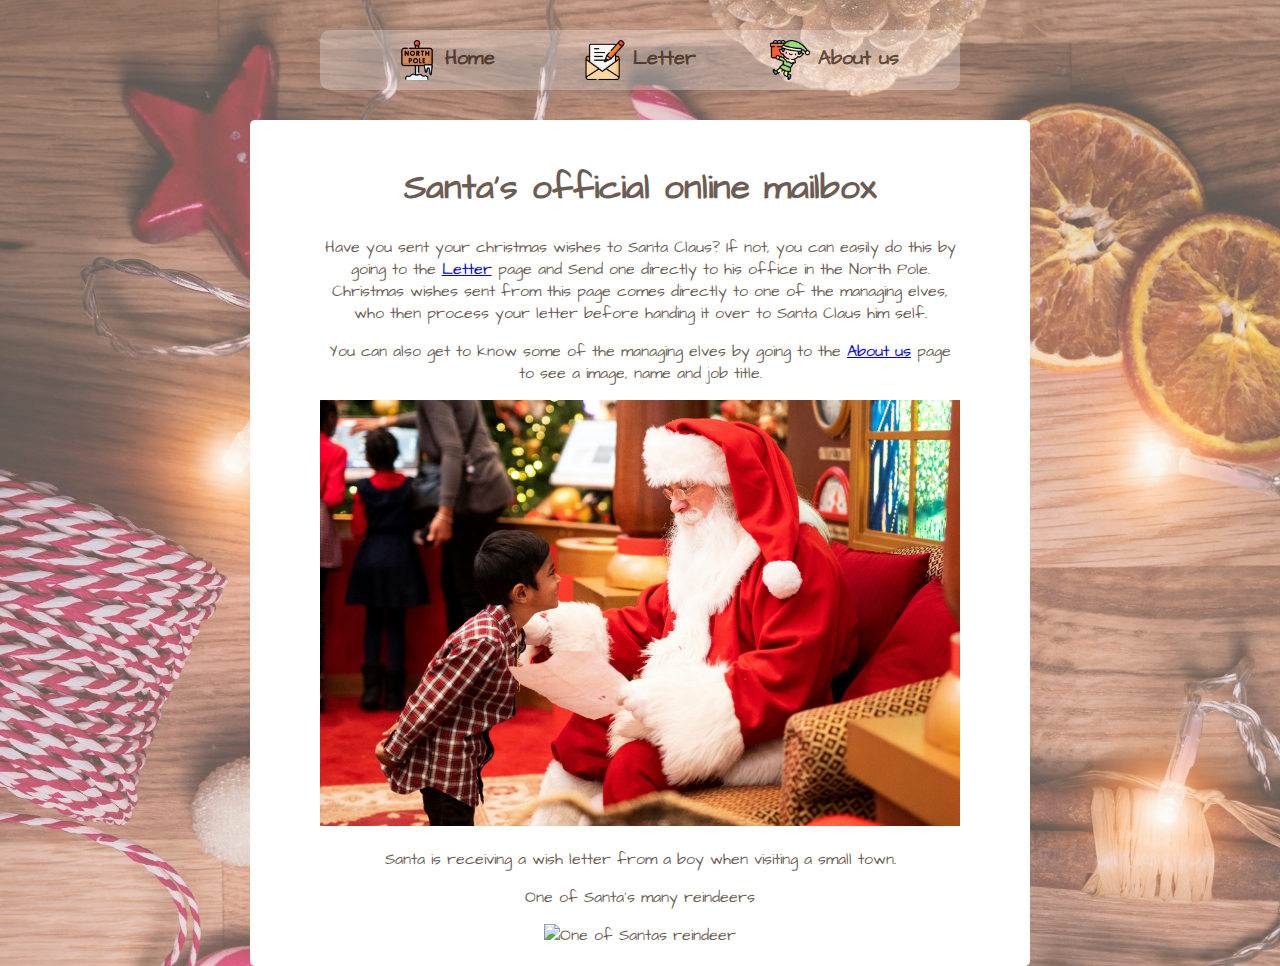
==== index.html @ ef58797a "Initial push" ====
<!DOCTYPE html>
<html lang="en">
<head>
    <meta charset="UTF-8">
    <meta name="viewport" content="width=device-width, initial-scale=1.0">
    <title>Letter For Santa | Home</title>
    <link rel="stylesheet" href="style.css">
    <script src="script.js" defer></script>
    <link rel="preconnect" href="https://fonts.googleapis.com">
    <link rel="preconnect" href="https://fonts.gstatic.com" crossorigin>
    <link href="https://fonts.googleapis.com/css2?family=Architects+Daughter&family=Inter:ital,opsz,wght@0,14..32,100..900;1,14..32,100..900&family=Shadows+Into+Light&display=swap" rel="stylesheet">
</head>
<body>
    <section class="page textcolor-brown">
        <img  class="backgroundImg" src="./img/x-mas-unsplashed-1920.jpg" alt="Christmas themed background">
        <section class="pageContent">
            <nav>
                <ul class="menu">
                    <li><a href="index.html" class="textcolor-brown"><img src="./img/north-pole.png" alt="Home"> Home</a></li>
                    <li><a href="letterPage.html" class="textcolor-brown"><img src="./img/writing.png" alt="Write a letter"> Letter</a></li>
                    <li><a href="employeePage.html" class="textcolor-brown"><img src="./img/gift.png" alt="Our employees"> About us</a></li>
                </ul>
            </nav>
            <main>
                <h1>Santa's official online mailbox</h1>
                <p>
                    Have you sent your christmas wishes to Santa Claus? If not, you can
                    easily do this by going to the <a href="./letterPage.html">Letter</a> page and Send
                    one directly to his office in the North Pole. Christmas wishes sent from this page
                    comes directly to one of the managing elves, who then process your letter before
                    handing it over to Santa Claus him self.
                </p>
                <p>
                    You can also get to know some of the managing elves by going to the
                    <a href="./employeePage.html">About us</a> page to see a image, name and job title.
                </p>
                
                <article>
                    <img src="./img/__-drz-__-YZZz0_MfHto-unsplash.jpg" alt="Santa">
                    <p>Santa is receiving a wish letter from a boy when visiting a small town.</p>
                </article>
                <article>
                    <p>One of Santa's many reindeers</p>
                    <img src="./img/shepherd-WpcjfHXOYoU-unsplash.jpg" alt="One of Santas reindeer">
                </article>
                
            </main>
        </section>
    </section>

</body>
</html>
---- style.css ----
/*  BODY */
body {
    /* font-family: "Inter", sans-serif; */
    font-family: "Architects Daughter", "Inter", cursive;
    font-weight: 400;
    font-style: normal;
    padding: 0;
    margin: 0;
}


.architects-daughter-regular {
    font-family: "Architects Daughter", cursive;
    font-weight: 400;
    font-style: normal;
  }
  
/* <uniquifier>: Use a unique and descriptive class name
<weight>: Use a value from 100 to 900 */

.inter-regular {
  font-family: "Inter", serif;
  font-optical-sizing: auto;
  font-weight: 200;
  font-style: normal;
}

*, *::before, *::after {
    box-sizing: inherit;
}

.backgroundImg{
    opacity: 0.7;
    position: absolute;
    left: 0;
    top: 0;
    width: 100%;
    height: auto;
}

.textcolor-red {
    color: red;
}
.textcolor-green {
    color: green;
}
.textcolor-purple {
    color: purple;
}
.textcolor-white {
    color: white;
}
.textcolor-brown {
    color: rgba(44, 18, 6, 0.695);
}

/*  HEADER */
nav {
    width: 50%;
    margin: 30px auto;
    background-color: rgba(255, 255, 255, 0.274);
    border-radius: 10px;
    /* background-color: rgba(134, 0, 0, 0.7); */
    color: #fff;
}

.menu {
    display: flex;
    justify-content: center;
    list-style: none;
    padding: 0;
    gap: 1.5rem;
    transition: max-height 0.3s ease;
}

.menu li {
    display: inline-flex;
}

.menu li a {
    padding: 10px;
    width: 150px;
    text-align: center;
    /* background-color: rgb(92, 35, 15); */
    border-radius: 10px;
    text-decoration: none;
    font-size: 20px;
    font-weight: 800;
}

.menu li a img {
    width: 40px;
    vertical-align: middle;
}


h1 {
    font-size: 35px;
}


/* LetterPage */

.pageContent{
    position: relative;
}

.page{
    overflow: hidden;
    position: relative;
}

main {
    background-color: white;
    width: 50%;
    display:block;
    margin: auto;
    border-radius: 5px;
    padding: 20px 70px;
    text-align: center;
}
main form {
    text-align: center;
}

main img {
    max-width: 100%;
}

input [type = text] {
    width: 300px;
}

.radioGroupNaughtyOrNice{
    width: 300px;
    text-align:start;
    margin: auto;
}

.tenWishes {
    padding: 10px;
}

.sendLetterToSantaButton {
    margin: 30px;
    width: 50px;
    height: 20px;
    font-size: 14px;
}

.ageIs input {
    border-left: 0;
    border-right: 0;
    border-top: 0;
    border-bottom: 1px dashed #000;
    width: 70px;
}

.aboutSection input{
    border-top: 0;
    border-left: 0;
    border-right: 0;
}

.nameIs input {
    border-bottom: 1px dashed #000;
    width: 200px;
}

.liveIn input{
    border-bottom: 1px dashed #000;
    width: 225px;
}

.liveWith input{
    border-bottom: 1px dashed #000;
    width: 275px;
}

.tenWishes input{
    border-top: 0;
    border-left: 0;
    border-right: 0;
    border-bottom: 1px dashed #000;
    width: 300px;
}


/* ABOUT US */

.employees {
    display: flex;
    flex-wrap: wrap;
    align-items: center;
    justify-content: space-evenly;
    text-align: center;
}
.employeeCard {
    width: 300px;
}
.employeeCard img {
    width: 95%;
    margin: auto;
}
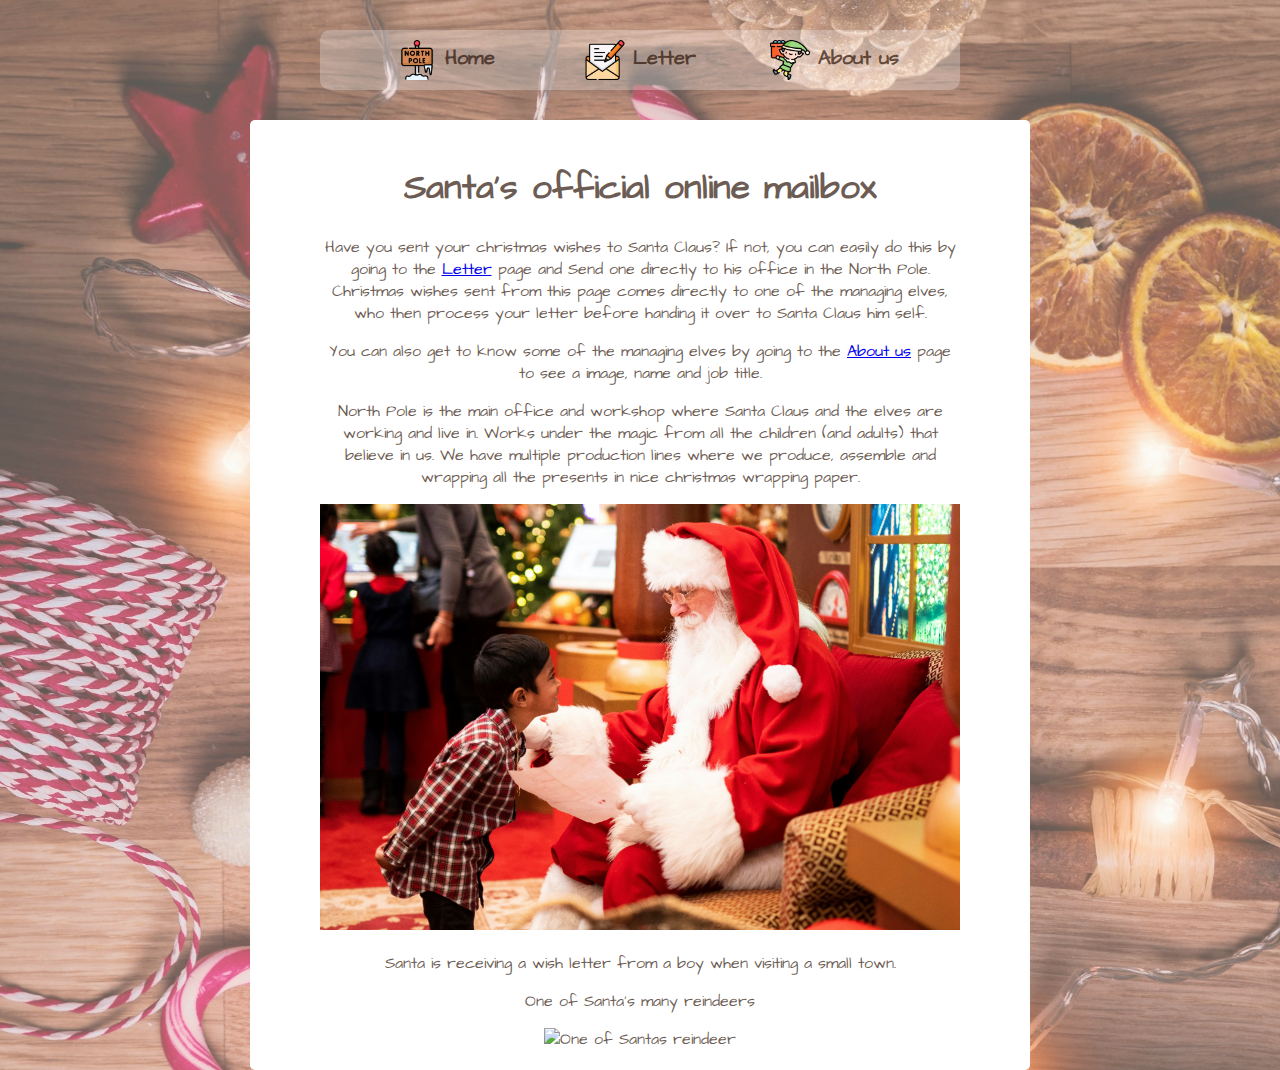
==== commit b6b04cc1: "Added some more information on the North Pole" ====
--- a/index.html
+++ b/index.html
@@ -4,6 +4,7 @@
     <meta charset="UTF-8">
     <meta name="viewport" content="width=device-width, initial-scale=1.0">
     <title>Letter For Santa | Home</title>
+    <!-- all images used on this page is gathered from unsplash.com -->
     <link rel="stylesheet" href="style.css">
     <script src="script.js" defer></script>
     <link rel="preconnect" href="https://fonts.googleapis.com">
@@ -34,7 +35,12 @@
                     You can also get to know some of the managing elves by going to the
                     <a href="./employeePage.html">About us</a> page to see a image, name and job title.
                 </p>
-                
+                <p>
+                    North Pole is the main office and workshop where Santa Claus and the elves are working and live in.
+                    Works under the magic from all the children (and adults) that believe in us. We have multiple production lines
+                    where we produce, assemble and wrapping all the presents in nice christmas wrapping paper.
+                </p>
+
                 <article>
                     <img src="./img/__-drz-__-YZZz0_MfHto-unsplash.jpg" alt="Santa">
                     <p>Santa is receiving a wish letter from a boy when visiting a small town.</p>
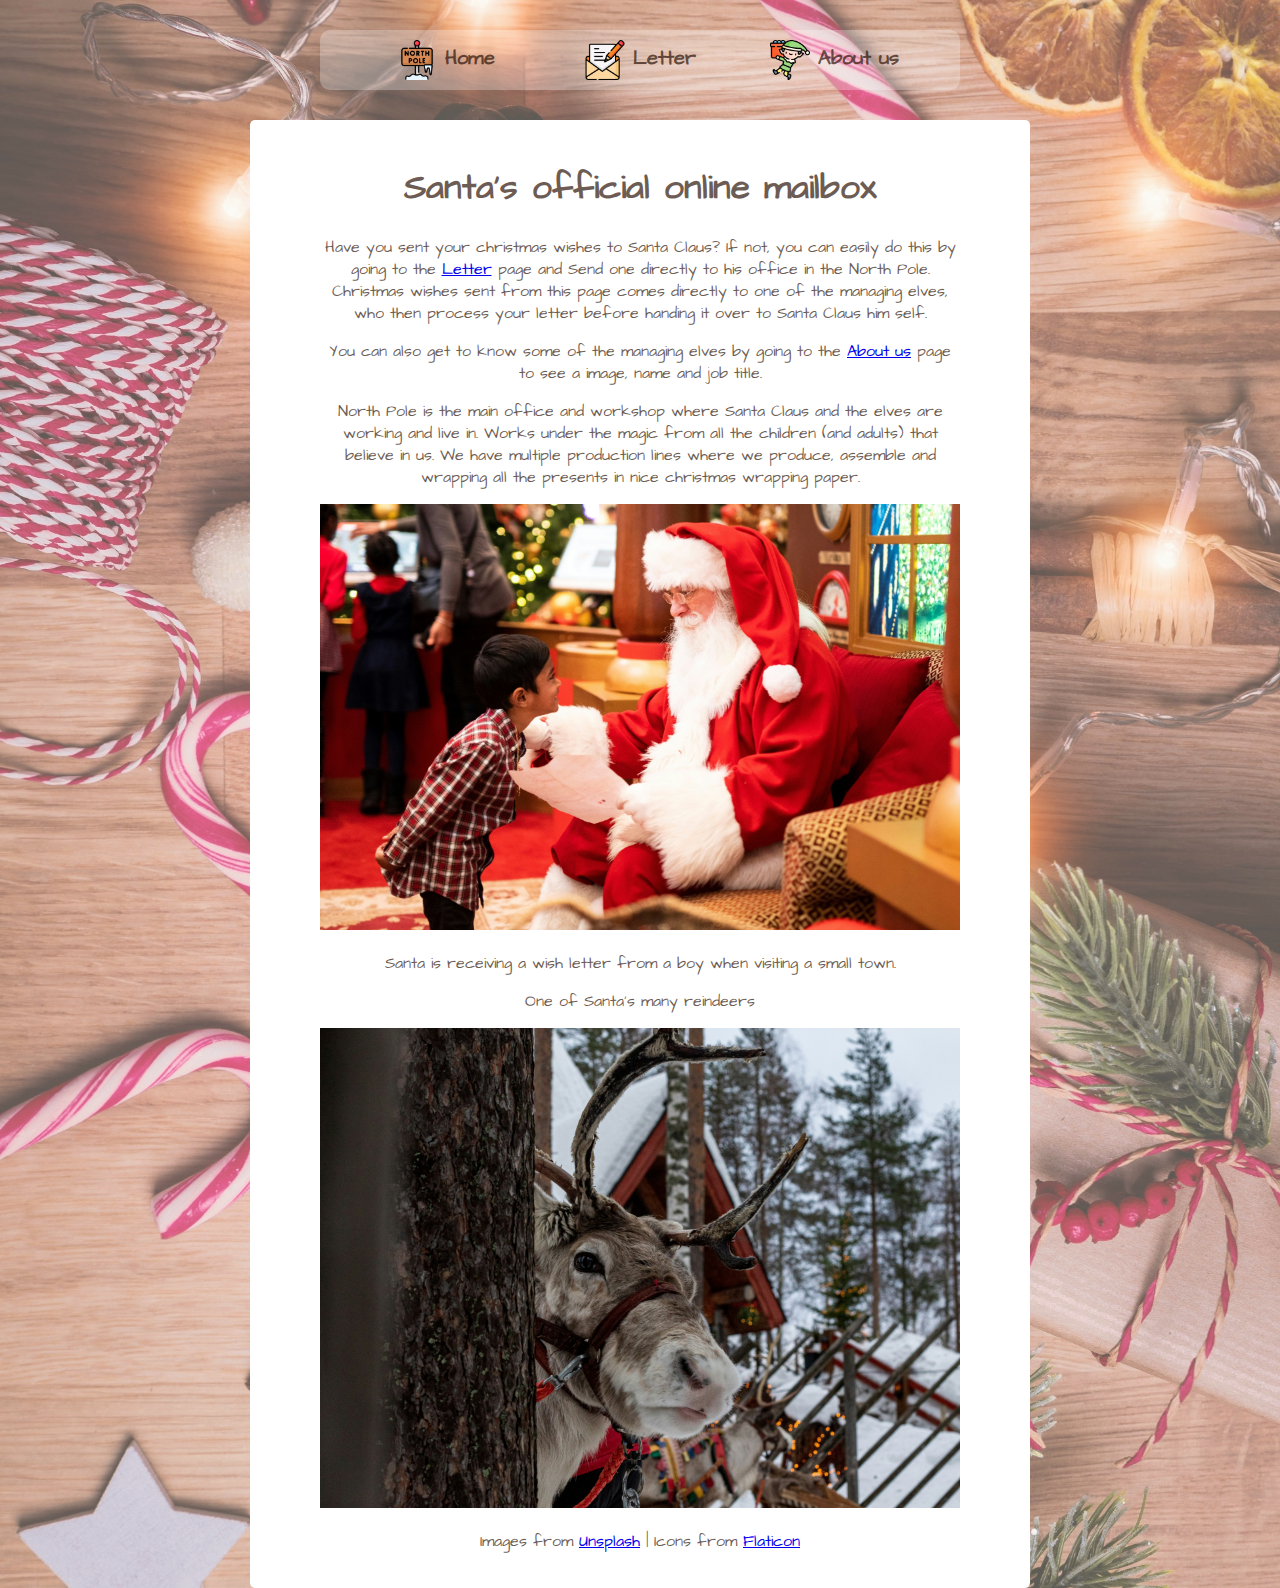
==== commit 9b8cc135: "added images and also added attribution" ====
--- a/index.html
+++ b/index.html
@@ -4,7 +4,7 @@
     <meta charset="UTF-8">
     <meta name="viewport" content="width=device-width, initial-scale=1.0">
     <title>Letter For Santa | Home</title>
-    <!-- all images used on this page is gathered from unsplash.com -->
+    <!-- all images used on this page are gathered from unsplash.com -->
     <link rel="stylesheet" href="style.css">
     <script src="script.js" defer></script>
     <link rel="preconnect" href="https://fonts.googleapis.com">
@@ -13,12 +13,13 @@
 </head>
 <body>
     <section class="page textcolor-brown">
-        <img  class="backgroundImg" src="./img/x-mas-unsplashed-1920.jpg" alt="Christmas themed background">
+        <div class="backgroundImg"></div>
+        <!--<img  class="backgroundImg" src="./img/x-mas-unsplashed-1920.jpg" alt="Christmas themed background">-->
         <section class="pageContent">
             <nav>
                 <ul class="menu">
                     <li><a href="index.html" class="textcolor-brown"><img src="./img/north-pole.png" alt="Home"> Home</a></li>
-                    <li><a href="letterPage.html" class="textcolor-brown"><img src="./img/writing.png" alt="Write a letter"> Letter</a></li>
+                    <li><a href="letterPage.html" class="textcolor-brown" title="letterPage"><img src="./img/writing.png" alt="Write a letter"> Letter</a></li>
                     <li><a href="employeePage.html" class="textcolor-brown"><img src="./img/gift.png" alt="Our employees"> About us</a></li>
                 </ul>
             </nav>
@@ -42,17 +43,19 @@
                 </p>
 
                 <article>
-                    <img src="./img/__-drz-__-YZZz0_MfHto-unsplash.jpg" alt="Santa">
+                    <img src="./img/__-drz-__-YZZz0_MfHto-unsplash-kopi.jpg" alt="Santa">
                     <p>Santa is receiving a wish letter from a boy when visiting a small town.</p>
                 </article>
                 <article>
                     <p>One of Santa's many reindeers</p>
-                    <img src="./img/shepherd-WpcjfHXOYoU-unsplash.jpg" alt="One of Santas reindeer">
+                    <img src="./img/shepherd-WpcjfHXOYoU-unsplash-kopi.jpg" alt="One of Santas reindeer">
                 </article>
-                
+                <p>Images from <a href="https://unsplash.com/">Unsplash</a> |
+                Icons from <a href="https://flaticon.com/">Flaticon</a></p>
             </main>
         </section>
     </section>
-
+    
+    
 </body>
 </html>--- a/style.css
+++ b/style.css
@@ -30,12 +30,18 @@
 }
 
 .backgroundImg{
+    display: block;
     opacity: 0.7;
     position: absolute;
     left: 0;
     top: 0;
     width: 100%;
-    height: auto;
+    min-height: 100%;
+    background-image: url("./img/x-mas-unsplashed-1920.jpg");
+    background-size:cover;
+    background-attachment: fixed;
+    background-repeat: no-repeat;
+    background-position: 25% 25%;
 }
 
 .textcolor-red {
@@ -62,6 +68,8 @@
     border-radius: 10px;
     /* background-color: rgba(134, 0, 0, 0.7); */
     color: #fff;
+/*     position: sticky;
+    top: 0; */
 }
 
 .menu {
@@ -203,3 +211,7 @@
     margin: auto;
 }
 
+input{
+    color: rgba(44, 18, 6, 0.695);
+}
+
